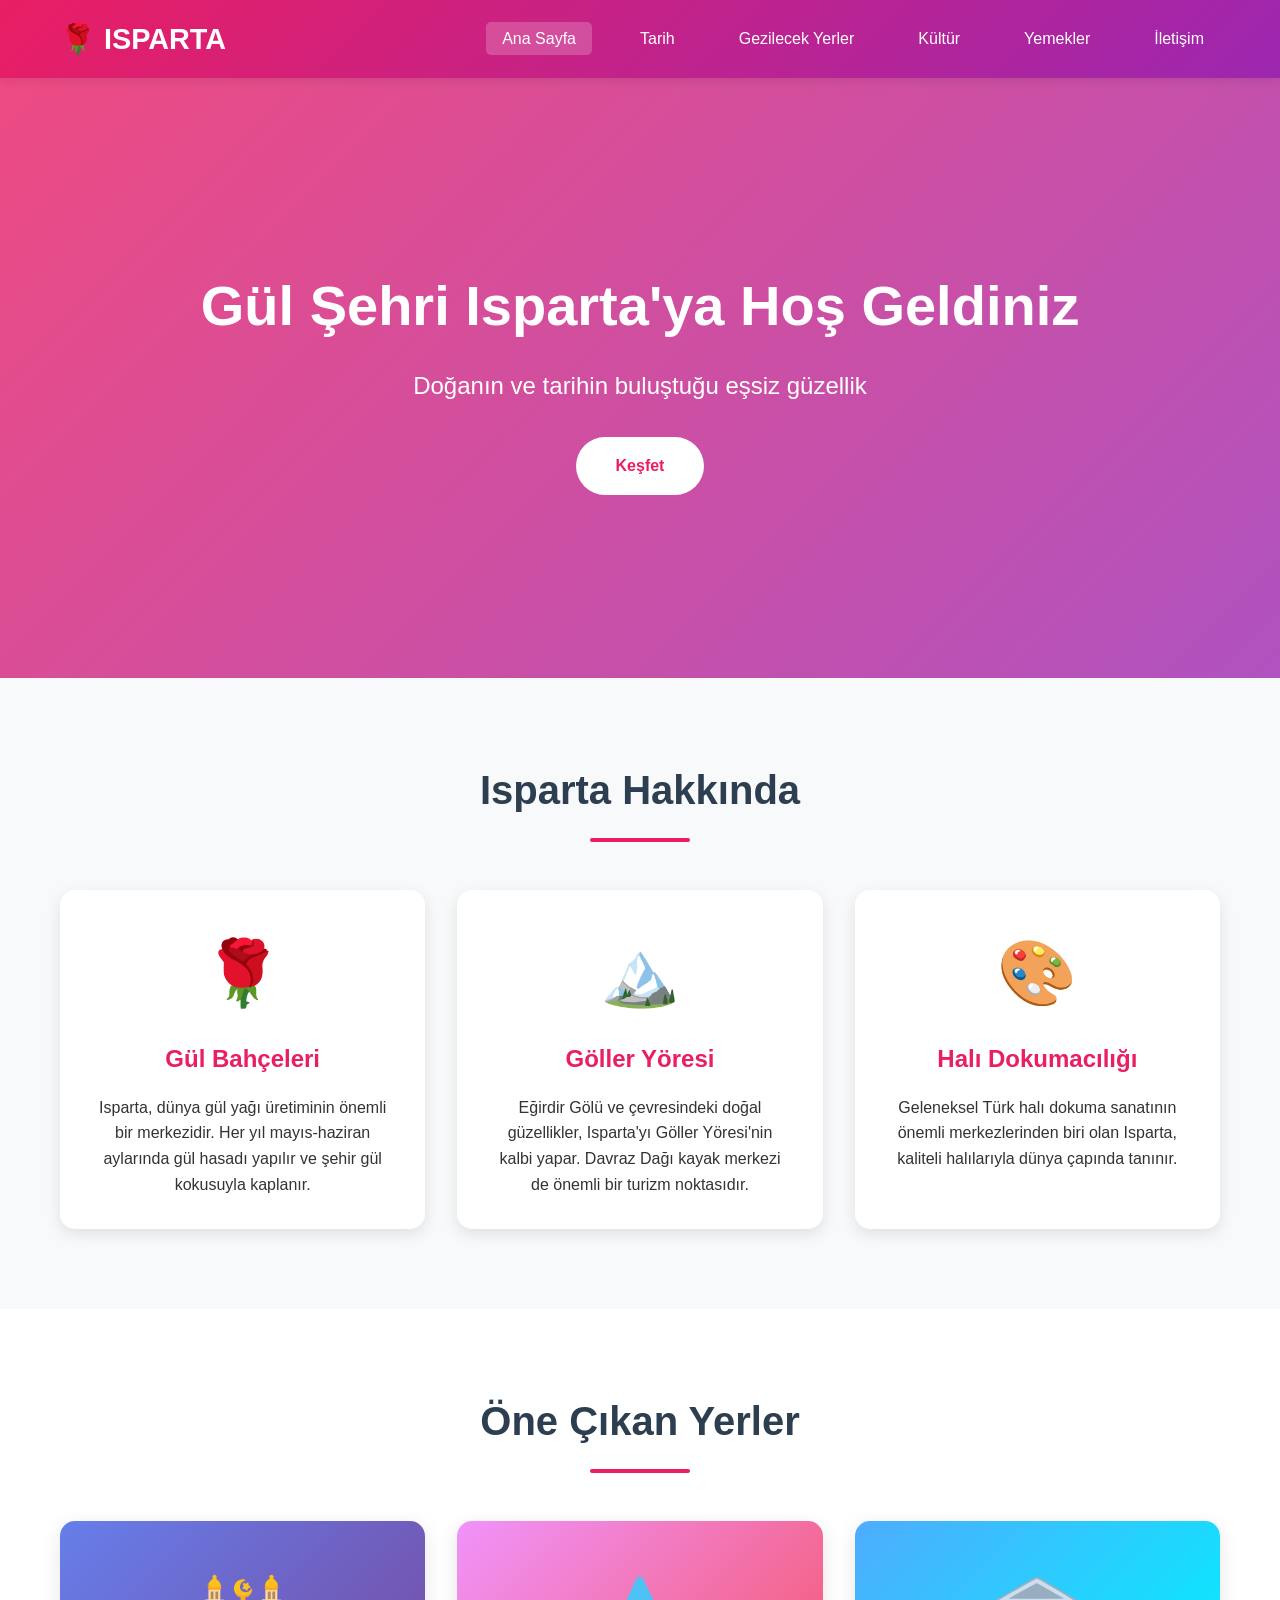
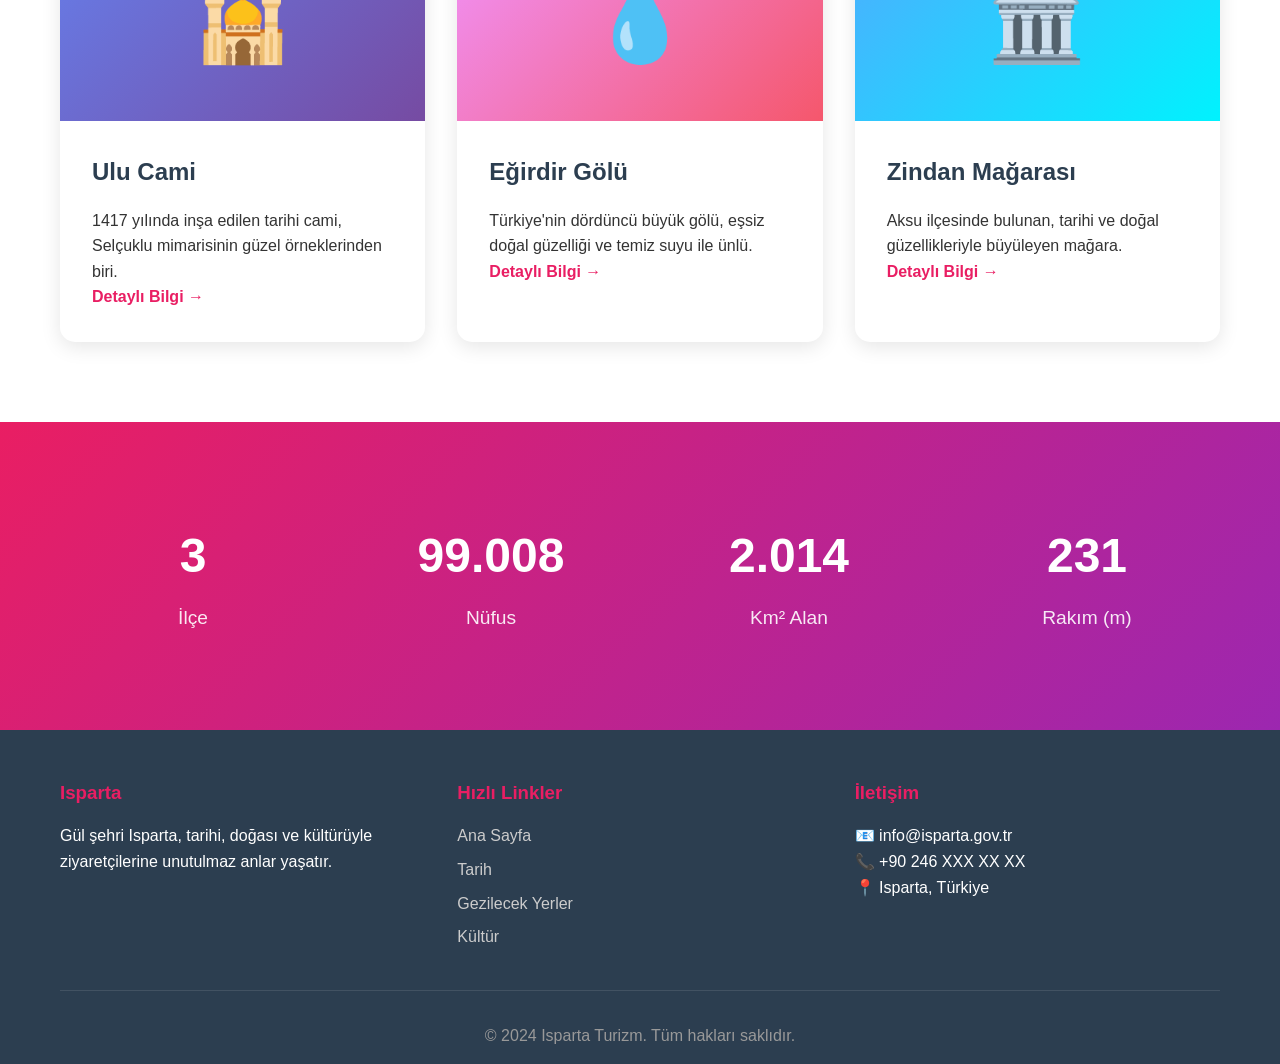
==== index.html @ 07c12c5b "İlk commit - Isparta web sitesi HTML, CSS ve JavaScript ile Isparta tanıtım sitesi" ====
<!DOCTYPE html>
<html lang="tr">
<head>
    <meta charset="UTF-8">
    <meta name="viewport" content="width=device-width, initial-scale=1.0">
    <title>Isparta - Gül Şehri</title>
    <link rel="stylesheet" href="styles.css">
</head>
<body>
    <!-- Header ve Navigasyon -->
    <header>
        <nav class="navbar">
            <div class="container">
                <div class="nav-wrapper">
                    <div class="logo">
                        <h1>🌹 ISPARTA</h1>
                    </div>
                    <div class="hamburger" id="hamburger">
                        <span></span>
                        <span></span>
                        <span></span>
                    </div>
                    <ul class="nav-menu" id="navMenu">
                        <li><a href="index.html" class="active">Ana Sayfa</a></li>
                        <li><a href="tarih.html">Tarih</a></li>
                        <li><a href="gezilecek-yerler.html">Gezilecek Yerler</a></li>
                        <li><a href="kultur.html">Kültür</a></li>
                        <li><a href="yemekler.html">Yemekler</a></li>
                        <li><a href="iletisim.html">İletişim</a></li>
                    </ul>
                </div>
            </div>
        </nav>
    </header>

    <!-- Hero Section -->
    <section class="hero">
        <div class="hero-overlay">
            <div class="hero-content">
                <h2 class="fade-in">Gül Şehri Isparta'ya Hoş Geldiniz</h2>
                <p class="fade-in-delay">Doğanın ve tarihin buluştuğu eşsiz güzellik</p>
                <a href="gezilecek-yerler.html" class="btn">Keşfet</a>
            </div>
        </div>
    </section>

    <!-- Hakkında Section -->
    <section class="about">
        <div class="container">
            <h2 class="section-title">Isparta Hakkında</h2>
            <div class="about-grid">
                <div class="about-card">
                    <div class="icon">🌹</div>
                    <h3>Gül Bahçeleri</h3>
                    <p>Isparta, dünya gül yağı üretiminin önemli bir merkezidir. Her yıl mayıs-haziran aylarında gül hasadı yapılır ve şehir gül kokusuyla kaplanır.</p>
                </div>
                <div class="about-card">
                    <div class="icon">🏔️</div>
                    <h3>Göller Yöresi</h3>
                    <p>Eğirdir Gölü ve çevresindeki doğal güzellikler, Isparta'yı Göller Yöresi'nin kalbi yapar. Davraz Dağı kayak merkezi de önemli bir turizm noktasıdır.</p>
                </div>
                <div class="about-card">
                    <div class="icon">🎨</div>
                    <h3>Halı Dokumacılığı</h3>
                    <p>Geleneksel Türk halı dokuma sanatının önemli merkezlerinden biri olan Isparta, kaliteli halılarıyla dünya çapında tanınır.</p>
                </div>
            </div>
        </div>
    </section>

    <!-- Öne Çıkan Yerler -->
    <section class="featured">
        <div class="container">
            <h2 class="section-title">Öne Çıkan Yerler</h2>
            <div class="featured-grid">
                <div class="featured-card">
                    <div class="featured-image" style="background: linear-gradient(135deg, #667eea 0%, #764ba2 100%);">
                        <span class="featured-icon">🕌</span>
                    </div>
                    <div class="featured-content">
                        <h3>Ulu Cami</h3>
                        <p>1417 yılında inşa edilen tarihi cami, Selçuklu mimarisinin güzel örneklerinden biri.</p>
                        <a href="gezilecek-yerler.html" class="link-btn">Detaylı Bilgi →</a>
                    </div>
                </div>
                <div class="featured-card">
                    <div class="featured-image" style="background: linear-gradient(135deg, #f093fb 0%, #f5576c 100%);">
                        <span class="featured-icon">💧</span>
                    </div>
                    <div class="featured-content">
                        <h3>Eğirdir Gölü</h3>
                        <p>Türkiye'nin dördüncü büyük gölü, eşsiz doğal güzelliği ve temiz suyu ile ünlü.</p>
                        <a href="gezilecek-yerler.html" class="link-btn">Detaylı Bilgi →</a>
                    </div>
                </div>
                <div class="featured-card">
                    <div class="featured-image" style="background: linear-gradient(135deg, #4facfe 0%, #00f2fe 100%);">
                        <span class="featured-icon">🏛️</span>
                    </div>
                    <div class="featured-content">
                        <h3>Zindan Mağarası</h3>
                        <p>Aksu ilçesinde bulunan, tarihi ve doğal güzellikleriyle büyüleyen mağara.</p>
                        <a href="gezilecek-yerler.html" class="link-btn">Detaylı Bilgi →</a>
                    </div>
                </div>
            </div>
        </div>
    </section>

    <!-- İstatistikler -->
    <section class="stats">
        <div class="container">
            <div class="stats-grid">
                <div class="stat-card">
                    <div class="stat-number" data-target="13">0</div>
                    <div class="stat-label">İlçe</div>
                </div>
                <div class="stat-card">
                    <div class="stat-number" data-target="442000">0</div>
                    <div class="stat-label">Nüfus</div>
                </div>
                <div class="stat-card">
                    <div class="stat-number" data-target="8993">0</div>
                    <div class="stat-label">Km² Alan</div>
                </div>
                <div class="stat-card">
                    <div class="stat-number" data-target="1035">0</div>
                    <div class="stat-label">Rakım (m)</div>
                </div>
            </div>
        </div>
    </section>

    <!-- Footer -->
    <footer>
        <div class="container">
            <div class="footer-content">
                <div class="footer-section">
                    <h3>Isparta</h3>
                    <p>Gül şehri Isparta, tarihi, doğası ve kültürüyle ziyaretçilerine unutulmaz anlar yaşatır.</p>
                </div>
                <div class="footer-section">
                    <h3>Hızlı Linkler</h3>
                    <ul>
                        <li><a href="index.html">Ana Sayfa</a></li>
                        <li><a href="tarih.html">Tarih</a></li>
                        <li><a href="gezilecek-yerler.html">Gezilecek Yerler</a></li>
                        <li><a href="kultur.html">Kültür</a></li>
                    </ul>
                </div>
                <div class="footer-section">
                    <h3>İletişim</h3>
                    <p>📧 info@isparta.gov.tr</p>
                    <p>📞 +90 246 XXX XX XX</p>
                    <p>📍 Isparta, Türkiye</p>
                </div>
            </div>
            <div class="footer-bottom">
                <p>&copy; 2024 Isparta Turizm. Tüm hakları saklıdır.</p>
            </div>
        </div>
    </footer>

    <script src="script.js"></script>
</body>
</html>
---- styles.css ----
/* Genel Stiller */
* {
    margin: 0;
    padding: 0;
    box-sizing: border-box;
}

:root {
    --primary-color: #e91e63;
    --secondary-color: #9c27b0;
    --accent-color: #ff4081;
    --dark-color: #2c3e50;
    --light-color: #f8f9fa;
    --text-color: #333;
    --gray-color: #6c757d;
}

body {
    font-family: 'Segoe UI', Tahoma, Geneva, Verdana, sans-serif;
    line-height: 1.6;
    color: var(--text-color);
    overflow-x: hidden;
}

.container {
    max-width: 1200px;
    margin: 0 auto;
    padding: 0 20px;
}

/* Header & Navigation */
header {
    background: linear-gradient(135deg, var(--primary-color), var(--secondary-color));
    box-shadow: 0 2px 10px rgba(0,0,0,0.1);
    position: sticky;
    top: 0;
    z-index: 1000;
}

.navbar {
    padding: 1rem 0;
}

.nav-wrapper {
    display: flex;
    justify-content: space-between;
    align-items: center;
}

.logo h1 {
    color: white;
    font-size: 1.8rem;
    font-weight: bold;
}

.nav-menu {
    display: flex;
    list-style: none;
    gap: 2rem;
}

.nav-menu a {
    color: white;
    text-decoration: none;
    font-weight: 500;
    transition: all 0.3s;
    padding: 0.5rem 1rem;
    border-radius: 5px;
}

.nav-menu a:hover,
.nav-menu a.active {
    background: rgba(255,255,255,0.2);
    transform: translateY(-2px);
}

/* Hamburger Menu */
.hamburger {
    display: none;
    flex-direction: column;
    cursor: pointer;
    gap: 5px;
}

.hamburger span {
    width: 30px;
    height: 3px;
    background: white;
    border-radius: 3px;
    transition: all 0.3s;
}

.hamburger.active span:nth-child(1) {
    transform: rotate(45deg) translate(8px, 8px);
}

.hamburger.active span:nth-child(2) {
    opacity: 0;
}

.hamburger.active span:nth-child(3) {
    transform: rotate(-45deg) translate(7px, -7px);
}

/* Hero Section */
.hero {
    height: 600px;
    background: linear-gradient(135deg, rgba(233, 30, 99, 0.8), rgba(156, 39, 176, 0.8)),
                url('https://images.unsplash.com/photo-1490750967868-88aa4486c946?w=1200') center/cover;
    display: flex;
    align-items: center;
    justify-content: center;
    text-align: center;
    color: white;
    position: relative;
}

.hero-overlay {
    width: 100%;
    height: 100%;
    display: flex;
    align-items: center;
    justify-content: center;
}

.hero-content h2 {
    font-size: 3.5rem;
    margin-bottom: 1rem;
    animation: fadeInUp 1s ease;
}

.hero-content p {
    font-size: 1.5rem;
    margin-bottom: 2rem;
    animation: fadeInUp 1s ease 0.3s;
    animation-fill-mode: both;
}

.btn {
    display: inline-block;
    padding: 1rem 2.5rem;
    background: white;
    color: var(--primary-color);
    text-decoration: none;
    border-radius: 50px;
    font-weight: bold;
    transition: all 0.3s;
    animation: fadeInUp 1s ease 0.6s;
    animation-fill-mode: both;
}

.btn:hover {
    transform: translateY(-3px);
    box-shadow: 0 10px 30px rgba(0,0,0,0.3);
}

/* Animations */
@keyframes fadeInUp {
    from {
        opacity: 0;
        transform: translateY(30px);
    }
    to {
        opacity: 1;
        transform: translateY(0);
    }
}

/* About Section */
.about {
    padding: 5rem 0;
    background: var(--light-color);
}

.section-title {
    text-align: center;
    font-size: 2.5rem;
    margin-bottom: 3rem;
    color: var(--dark-color);
    position: relative;
}

.section-title::after {
    content: '';
    display: block;
    width: 100px;
    height: 4px;
    background: var(--primary-color);
    margin: 1rem auto;
    border-radius: 2px;
}

.about-grid {
    display: grid;
    grid-template-columns: repeat(auto-fit, minmax(300px, 1fr));
    gap: 2rem;
}

.about-card {
    background: white;
    padding: 2rem;
    border-radius: 15px;
    text-align: center;
    transition: all 0.3s;
    box-shadow: 0 5px 15px rgba(0,0,0,0.1);
}

.about-card:hover {
    transform: translateY(-10px);
    box-shadow: 0 15px 30px rgba(0,0,0,0.2);
}

.about-card .icon {
    font-size: 4rem;
    margin-bottom: 1rem;
}

.about-card h3 {
    font-size: 1.5rem;
    margin-bottom: 1rem;
    color: var(--primary-color);
}

/* Featured Section */
.featured {
    padding: 5rem 0;
}

.featured-grid {
    display: grid;
    grid-template-columns: repeat(auto-fit, minmax(350px, 1fr));
    gap: 2rem;
}

.featured-card {
    background: white;
    border-radius: 15px;
    overflow: hidden;
    box-shadow: 0 5px 20px rgba(0,0,0,0.1);
    transition: all 0.3s;
}

.featured-card:hover {
    transform: translateY(-10px);
    box-shadow: 0 15px 40px rgba(0,0,0,0.2);
}

.featured-image {
    height: 200px;
    display: flex;
    align-items: center;
    justify-content: center;
    position: relative;
}

.featured-icon {
    font-size: 5rem;
}

.featured-content {
    padding: 2rem;
}

.featured-content h3 {
    font-size: 1.5rem;
    margin-bottom: 1rem;
    color: var(--dark-color);
}

.link-btn {
    color: var(--primary-color);
    text-decoration: none;
    font-weight: bold;
    transition: all 0.3s;
}

.link-btn:hover {
    color: var(--secondary-color);
}

/* Stats Section */
.stats {
    background: linear-gradient(135deg, var(--primary-color), var(--secondary-color));
    padding: 4rem 0;
    color: white;
}

.stats-grid {
    display: grid;
    grid-template-columns: repeat(auto-fit, minmax(200px, 1fr));
    gap: 2rem;
    text-align: center;
}

.stat-card {
    padding: 2rem;
}

.stat-number {
    font-size: 3rem;
    font-weight: bold;
    margin-bottom: 0.5rem;
}

.stat-label {
    font-size: 1.2rem;
    opacity: 0.9;
}

/* Footer */
footer {
    background: var(--dark-color);
    color: white;
    padding: 3rem 0 1rem;
}

.footer-content {
    display: grid;
    grid-template-columns: repeat(auto-fit, minmax(250px, 1fr));
    gap: 2rem;
    margin-bottom: 2rem;
}

.footer-section h3 {
    margin-bottom: 1rem;
    color: var(--primary-color);
}

.footer-section ul {
    list-style: none;
}

.footer-section ul li {
    margin-bottom: 0.5rem;
}

.footer-section a {
    color: #ccc;
    text-decoration: none;
    transition: color 0.3s;
}

.footer-section a:hover {
    color: var(--primary-color);
}

.footer-bottom {
    text-align: center;
    padding-top: 2rem;
    border-top: 1px solid rgba(255,255,255,0.1);
    color: #999;
}

/* Page Header */
.page-header {
    background: linear-gradient(135deg, var(--primary-color), var(--secondary-color));
    color: white;
    padding: 4rem 0;
    text-align: center;
}

.page-header h1 {
    font-size: 3rem;
    margin-bottom: 1rem;
}

.page-header p {
    font-size: 1.3rem;
    opacity: 0.9;
}

/* Timeline */
.history-content {
    padding: 4rem 0;
    background: var(--light-color);
}

.timeline {
    position: relative;
    max-width: 800px;
    margin: 0 auto;
    padding: 2rem 0;
}

.timeline::before {
    content: '';
    position: absolute;
    left: 50%;
    top: 0;
    bottom: 0;
    width: 3px;
    background: var(--primary-color);
    transform: translateX(-50%);
}

.timeline-item {
    position: relative;
    margin-bottom: 3rem;
    display: flex;
    justify-content: flex-start;
}

.timeline-item:nth-child(even) {
    justify-content: flex-end;
}

.timeline-marker {
    position: absolute;
    left: 50%;
    width: 20px;
    height: 20px;
    background: var(--primary-color);
    border: 4px solid white;
    border-radius: 50%;
    transform: translateX(-50%);
    box-shadow: 0 0 0 4px var(--primary-color);
    z-index: 1;
}

.timeline-content {
    background: white;
    padding: 2rem;
    border-radius: 10px;
    box-shadow: 0 5px 15px rgba(0,0,0,0.1);
    width: 45%;
    transition: all 0.3s;
}

.timeline-item:nth-child(even) .timeline-content {
    text-align: right;
}

.timeline-content:hover {
    transform: translateY(-5px);
    box-shadow: 0 10px 25px rgba(0,0,0,0.15);
}

.timeline-date {
    color: var(--primary-color);
    font-weight: bold;
    font-size: 1.1rem;
    margin-bottom: 0.5rem;
}

.timeline-content h3 {
    margin-bottom: 0.5rem;
    color: var(--dark-color);
}

/* History Info */
.history-info {
    max-width: 1000px;
    margin: 4rem auto 0;
    padding: 0 1rem;
}

.info-grid {
    display: grid;
    grid-template-columns: repeat(auto-fit, minmax(300px, 1fr));
    gap: 2rem;
    margin-top: 2rem;
}

.info-card {
    background: white;
    padding: 2rem;
    border-radius: 10px;
    box-shadow: 0 5px 15px rgba(0,0,0,0.1);
    transition: all 0.3s;
}

.info-card:hover {
    transform: translateY(-5px);
    box-shadow: 0 10px 25px rgba(0,0,0,0.15);
}

.info-card h3 {
    margin-bottom: 1rem;
    font-size: 1.5rem;
}

/* Places Content */
.places-content {
    padding: 4rem 0;
}

.places-grid {
    display: grid;
    grid-template-columns: repeat(auto-fit, minmax(350px, 1fr));
    gap: 2rem;
}

.place-card {
    background: white;
    border-radius: 15px;
    overflow: hidden;
    box-shadow: 0 5px 20px rgba(0,0,0,0.1);
    transition: all 0.3s;
}

.place-card:hover {
    transform: translateY(-10px);
    box-shadow: 0 15px 40px rgba(0,0,0,0.2);
}

.place-image {
    height: 200px;
    display: flex;
    align-items: center;
    justify-content: center;
}

.place-icon {
    font-size: 5rem;
}

.place-content {
    padding: 2rem;
}

.place-tag {
    display: inline-block;
    background: var(--primary-color);
    color: white;
    padding: 0.3rem 1rem;
    border-radius: 20px;
    font-size: 0.85rem;
    margin-bottom: 1rem;
}

.place-content h3 {
    font-size: 1.5rem;
    margin-bottom: 1rem;
    color: var(--dark-color);
}

.place-features {
    list-style: none;
    margin-top: 1rem;
}

.place-features li {
    padding: 0.3rem 0;
    color: var(--gray-color);
}

/* Culture Content */
.culture-content {
    padding: 4rem 0;
}

.culture-hero {
    text-align: center;
    max-width: 800px;
    margin: 0 auto 4rem;
}

.culture-hero h2 {
    font-size: 2.5rem;
    margin-bottom: 1rem;
    color: var(--dark-color);
}

.culture-grid {
    display: grid;
    grid-template-columns: repeat(auto-fit, minmax(350px, 1fr));
    gap: 2rem;
}

.culture-card {
    background: white;
    padding: 2rem;
    border-radius: 15px;
    box-shadow: 0 5px 20px rgba(0,0,0,0.1);
    transition: all 0.3s;
}

.culture-card:hover {
    transform: translateY(-10px);
    box-shadow: 0 15px 40px rgba(0,0,0,0.2);
}

.culture-icon {
    font-size: 4rem;
    margin-bottom: 1rem;
}

.culture-card h3 {
    font-size: 1.5rem;
    margin-bottom: 1rem;
    color: var(--primary-color);
}

.culture-details {
    margin-top: 1.5rem;
}

.culture-details h4 {
    margin-bottom: 0.5rem;
    color: var(--dark-color);
}

.culture-details ul {
    list-style: none;
    padding-left: 0;
}

.culture-details li {
    padding: 0.3rem 0;
    color: var(--gray-color);
}

.culture-details li::before {
    content: '• ';
    color: var(--primary-color);
    font-weight: bold;
    margin-right: 0.5rem;
}

/* Festivals */
.festivals-section {
    margin-top: 4rem;
    padding: 3rem 0;
    background: var(--light-color);
    border-radius: 15px;
}

.festivals-section h2 {
    text-align: center;
    margin-bottom: 2rem;
}

.festival-grid {
    display: grid;
    grid-template-columns: repeat(auto-fit, minmax(300px, 1fr));
    gap: 2rem;
    padding: 0 2rem;
}

.festival-card {
    background: white;
    padding: 2rem;
    border-radius: 10px;
    text-align: center;
    box-shadow: 0 5px 15px rgba(0,0,0,0.1);
    transition: all 0.3s;
}

.festival-card:hover {
    transform: translateY(-5px);
    box-shadow: 0 10px 25px rgba(0,0,0,0.15);
}

.festival-date {
    background: var(--primary-color);
    color: white;
    padding: 0.5rem 1rem;
    border-radius: 20px;
    display: inline-block;
    margin-bottom: 1rem;
    font-size: 0.9rem;
    font-weight: bold;
}

.festival-card h3 {
    font-size: 1.5rem;
    margin-bottom: 1rem;
}

/* Traditions */
.traditions-section {
    margin-top: 4rem;
}

.traditions-section h2 {
    text-align: center;
    margin-bottom: 2rem;
}

.tradition-list {
    display: grid;
    grid-template-columns: repeat(auto-fit, minmax(300px, 1fr));
    gap: 2rem;
}

.tradition-item {
    background: white;
    padding: 2rem;
    border-radius: 10px;
    box-shadow: 0 5px 15px rgba(0,0,0,0.1);
    transition: all 0.3s;
}

.tradition-item:hover {
    transform: translateY(-5px);
    box-shadow: 0 10px 25px rgba(0,0,0,0.15);
}

.tradition-item h3 {
    margin-bottom: 1rem;
    font-size: 1.3rem;
}

/* Food Content */
.food-content {
    padding: 4rem 0;
}

.food-intro {
    text-align: center;
    max-width: 800px;
    margin: 0 auto 4rem;
}

.food-intro h2 {
    font-size: 2.5rem;
    margin-bottom: 1rem;
}

.food-categories {
    margin-bottom: 4rem;
}

.food-categories h2 {
    text-align: center;
    margin-bottom: 2rem;
    font-size: 2rem;
}

.food-grid {
    display: grid;
    grid-template-columns: repeat(auto-fit, minmax(350px, 1fr));
    gap: 2rem;
}

.food-card {
    background: white;
    border-radius: 15px;
    overflow: hidden;
    box-shadow: 0 5px 20px rgba(0,0,0,0.1);
    transition: all 0.3s;
}

.food-card:hover {
    transform: translateY(-10px);
    box-shadow: 0 15px 40px rgba(0,0,0,0.2);
}

.food-image {
    height: 200px;
    display: flex;
    align-items: center;
    justify-content: center;
}

.food-emoji {
    font-size: 5rem;
}

.food-info {
    padding: 2rem;
}

.food-info h3 {
    font-size: 1.5rem;
    margin-bottom: 1rem;
    color: var(--dark-color);
}

.food-tags {
    margin-top: 1rem;
    display: flex;
    gap: 0.5rem;
}

.tag {
    background: var(--primary-color);
    color: white;
    padding: 0.3rem 1rem;
    border-radius: 20px;
    font-size: 0.85rem;
}

/* Drinks */
.drinks-grid {
    display: grid;
    grid-template-columns: repeat(auto-fit, minmax(250px, 1fr));
    gap: 2rem;
}

.drink-card {
    background: white;
    padding: 2rem;
    border-radius: 10px;
    text-align: center;
    box-shadow: 0 5px 15px rgba(0,0,0,0.1);
    transition: all 0.3s;
}

.drink-card:hover {
    transform: translateY(-5px);
    box-shadow: 0 10px 25px rgba(0,0,0,0.15);
}

.drink-icon {
    font-size: 4rem;
    margin-bottom: 1rem;
}

.drink-card h3 {
    margin-bottom: 0.5rem;
    color: var(--primary-color);
}

/* Culinary Tips */
.culinary-tips {
    margin-top: 4rem;
    padding: 3rem 0;
    background: var(--light-color);
    border-radius: 15px;
}

.culinary-tips h2 {
    text-align: center;
    margin-bottom: 2rem;
}

.tips-grid {
    display: grid;
    grid-template-columns: repeat(auto-fit, minmax(250px, 1fr));
    gap: 2rem;
    padding: 0 2rem;
}

.tip-card {
    background: white;
    padding: 2rem;
    border-radius: 10px;
    box-shadow: 0 5px 15px rgba(0,0,0,0.1);
    transition: all 0.3s;
}

.tip-card:hover {
    transform: translateY(-5px);
    box-shadow: 0 10px 25px rgba(0,0,0,0.15);
}

.tip-card h3 {
    margin-bottom: 1rem;
    font-size: 1.2rem;
}

/* Contact Content */
.contact-content {
    padding: 4rem 0;
}

.contact-grid {
    display: grid;
    grid-template-columns: 1fr 1.5fr;
    gap: 3rem;
    margin-bottom: 4rem;
}

.contact-info h2 {
    margin-bottom: 1rem;
}

.info-items {
    margin: 2rem 0;
}

.info-item {
    display: flex;
    gap: 1rem;
    margin-bottom: 2rem;
}

.info-icon {
    font-size: 2rem;
}

.info-text h3 {
    color: var(--primary-color);
    margin-bottom: 0.5rem;
}

.social-media {
    margin-top: 3rem;
}

.social-media h3 {
    margin-bottom: 1rem;
}

.social-links {
    display: flex;
    flex-wrap: wrap;
    gap: 1rem;
}

.social-btn {
    display: inline-block;
    padding: 0.7rem 1.5rem;
    background: var(--primary-color);
    color: white;
    text-decoration: none;
    border-radius: 25px;
    transition: all 0.3s;
}

.social-btn:hover {
    background: var(--secondary-color);
    transform: translateY(-3px);
}

/* Contact Form */
.contact-form-container {
    background: white;
    padding: 2rem;
    border-radius: 15px;
    box-shadow: 0 5px 20px rgba(0,0,0,0.1);
}

.contact-form-container h2 {
    margin-bottom: 1.5rem;
}

.form-group {
    margin-bottom: 1.5rem;
}

.form-group label {
    display: block;
    margin-bottom: 0.5rem;
    font-weight: 500;
    color: var(--dark-color);
}

.form-group input,
.form-group select,
.form-group textarea {
    width: 100%;
    padding: 0.8rem;
    border: 2px solid #ddd;
    border-radius: 8px;
    font-family: inherit;
    font-size: 1rem;
    transition: border-color 0.3s;
}

.form-group input:focus,
.form-group select:focus,
.form-group textarea:focus {
    outline: none;
    border-color: var(--primary-color);
}

.submit-btn {
    width: 100%;
    padding: 1rem;
    background: linear-gradient(135deg, var(--primary-color), var(--secondary-color));
    color: white;
    border: none;
    border-radius: 8px;
    font-size: 1.1rem;
    font-weight: bold;
    cursor: pointer;
    transition: all 0.3s;
}

.submit-btn:hover {
    transform: translateY(-3px);
    box-shadow: 0 10px 25px rgba(0,0,0,0.2);
}

.form-message {
    margin-top: 1rem;
    padding: 1rem;
    border-radius: 8px;
    display: none;
}

.form-message.success {
    background: #d4edda;
    color: #155724;
    display: block;
}

.form-message.error {
    background: #f8d7da;
    color: #721c24;
    display: block;
}

/* Visit Info */
.visit-info {
    margin: 4rem 0;
}

.visit-info h2 {
    text-align: center;
    margin-bottom: 2rem;
}

.transport-grid {
    display: grid;
    grid-template-columns: repeat(auto-fit, minmax(250px, 1fr));
    gap: 2rem;
}

.transport-card {
    background: white;
    padding: 2rem;
    border-radius: 10px;
    text-align: center;
    box-shadow: 0 5px 15px rgba(0,0,0,0.1);
    transition: all 0.3s;
}

.transport-card:hover {
    transform: translateY(-5px);
    box-shadow: 0 10px 25px rgba(0,0,0,0.15);
}

.transport-icon {
    font-size: 4rem;
    margin-bottom: 1rem;
}

.transport-card h3 {
    margin-bottom: 1rem;
    color: var(--primary-color);
}

/* Quick Facts */
.quick-facts {
    background: var(--light-color);
    padding: 3rem;
    border-radius: 15px;
}

.quick-facts h2 {
    text-align: center;
    margin-bottom: 2rem;
}

.facts-grid {
    display: grid;
    grid-template-columns: repeat(auto-fit, minmax(200px, 1fr));
    gap: 1.5rem;
}

.fact-item {
    background: white;
    padding: 1.5rem;
    border-radius: 8px;
    text-align: center;
    box-shadow: 0 3px 10px rgba(0,0,0,0.1);
}

.fact-item strong {
    display: block;
    color: var(--primary-color);
    margin-bottom: 0.5rem;
}

/* Responsive Design */
@media (max-width: 768px) {
    .hamburger {
        display: flex;
    }
    
    .nav-menu {
        position: absolute;
        top: 100%;
        left: 0;
        right: 0;
        background: linear-gradient(135deg, var(--primary-color), var(--secondary-color));
        flex-direction: column;
        gap: 0;
        padding: 1rem 0;
        max-height: 0;
        overflow: hidden;
        transition: max-height 0.3s;
    }
    
    .nav-menu.active {
        max-height: 500px;
    }
    
    .nav-menu li {
        padding: 0.5rem 0;
    }
    
    .hero-content h2 {
        font-size: 2rem;
    }
    
    .hero-content p {
        font-size: 1.2rem;
    }
    
    .timeline::before {
        left: 20px;
    }
    
    .timeline-item,
    .timeline-item:nth-child(even) {
        justify-content: flex-end;
    }
    
    .timeline-content,
    .timeline-item:nth-child(even) .timeline-content {
        width: calc(100% - 60px);
        text-align: left;
    }
    
    .timeline-marker {
        left: 20px;
    }
    
    .contact-grid {
        grid-template-columns: 1fr;
    }
    
    .about-grid,
    .featured-grid,
    .places-grid,
    .culture-grid,
    .food-grid {
        grid-template-columns: 1fr;
    }
}

@media (max-width: 480px) {
    .hero-content h2 {
        font-size: 1.5rem;
    }
    
    .section-title {
        font-size: 2rem;
    }
    
    .stat-number {
        font-size: 2rem;
    }
    
    .page-header h1 {
        font-size: 2rem;
    }
}
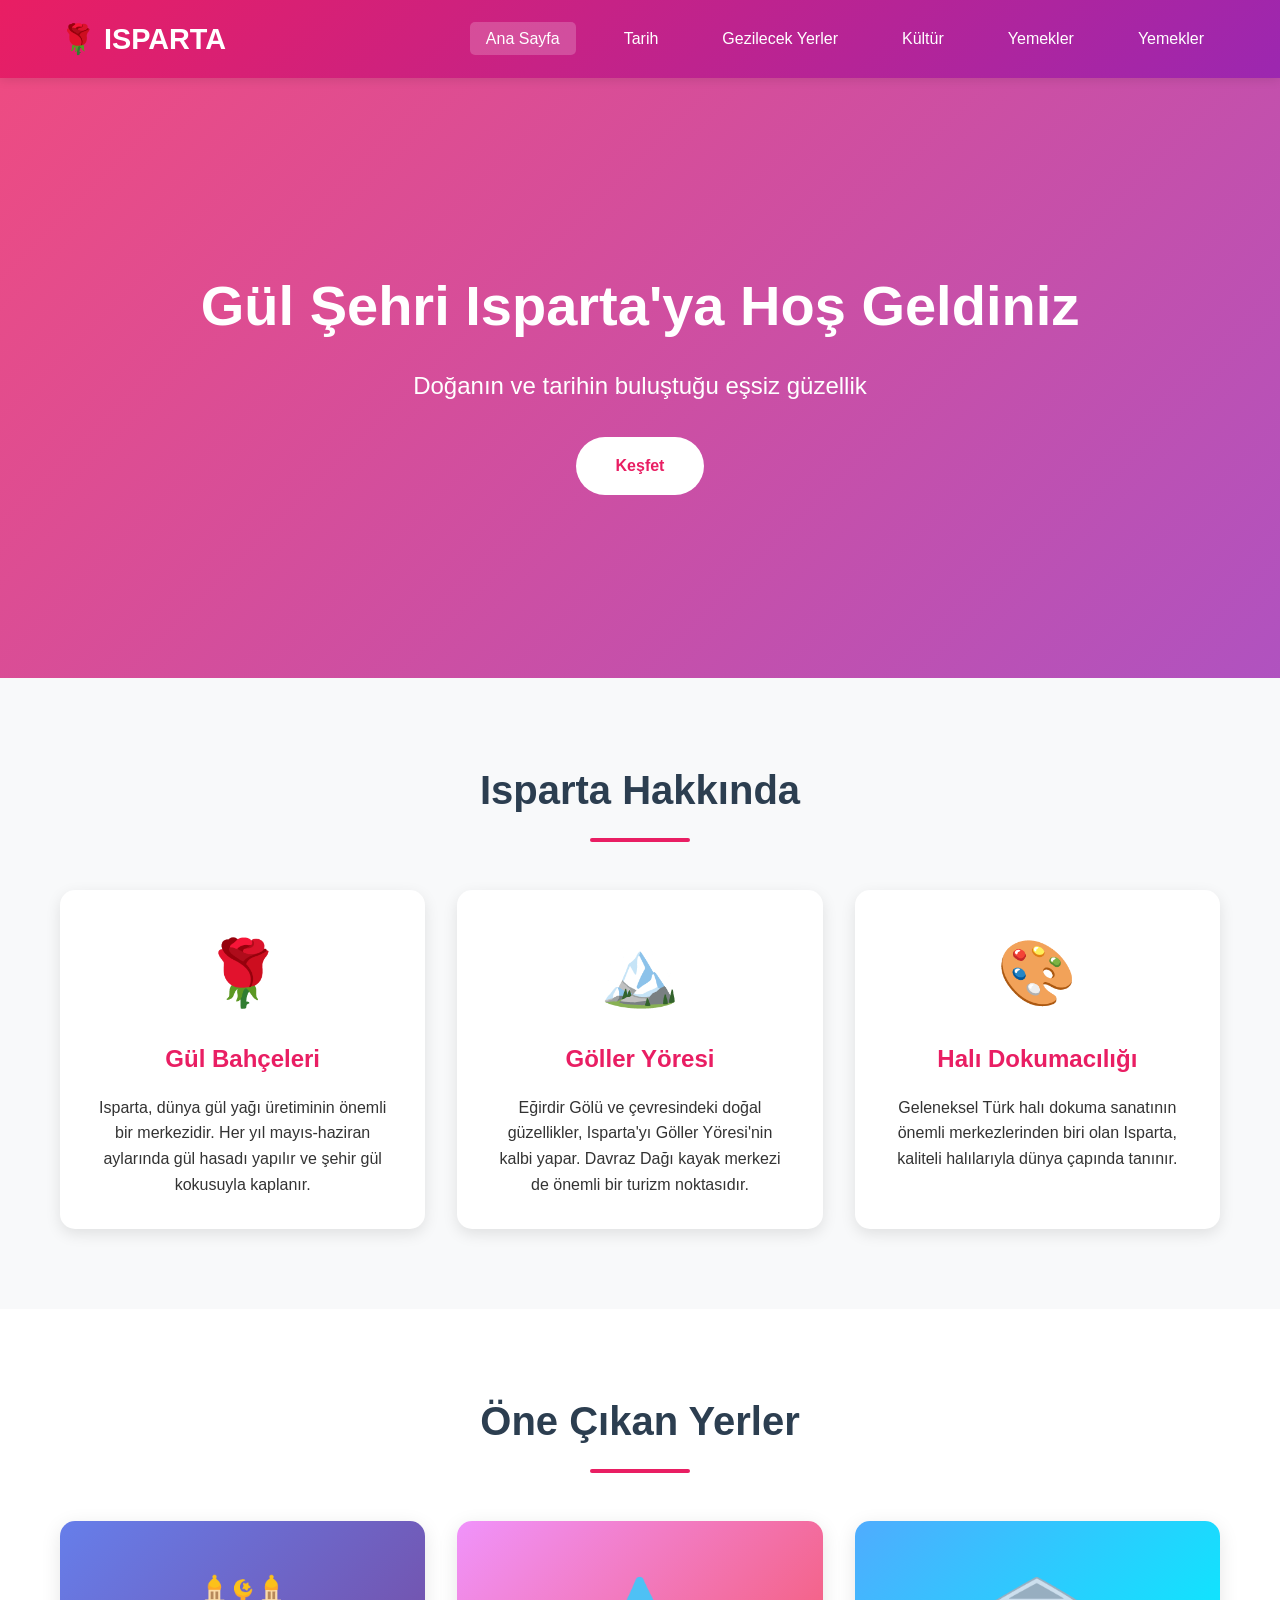
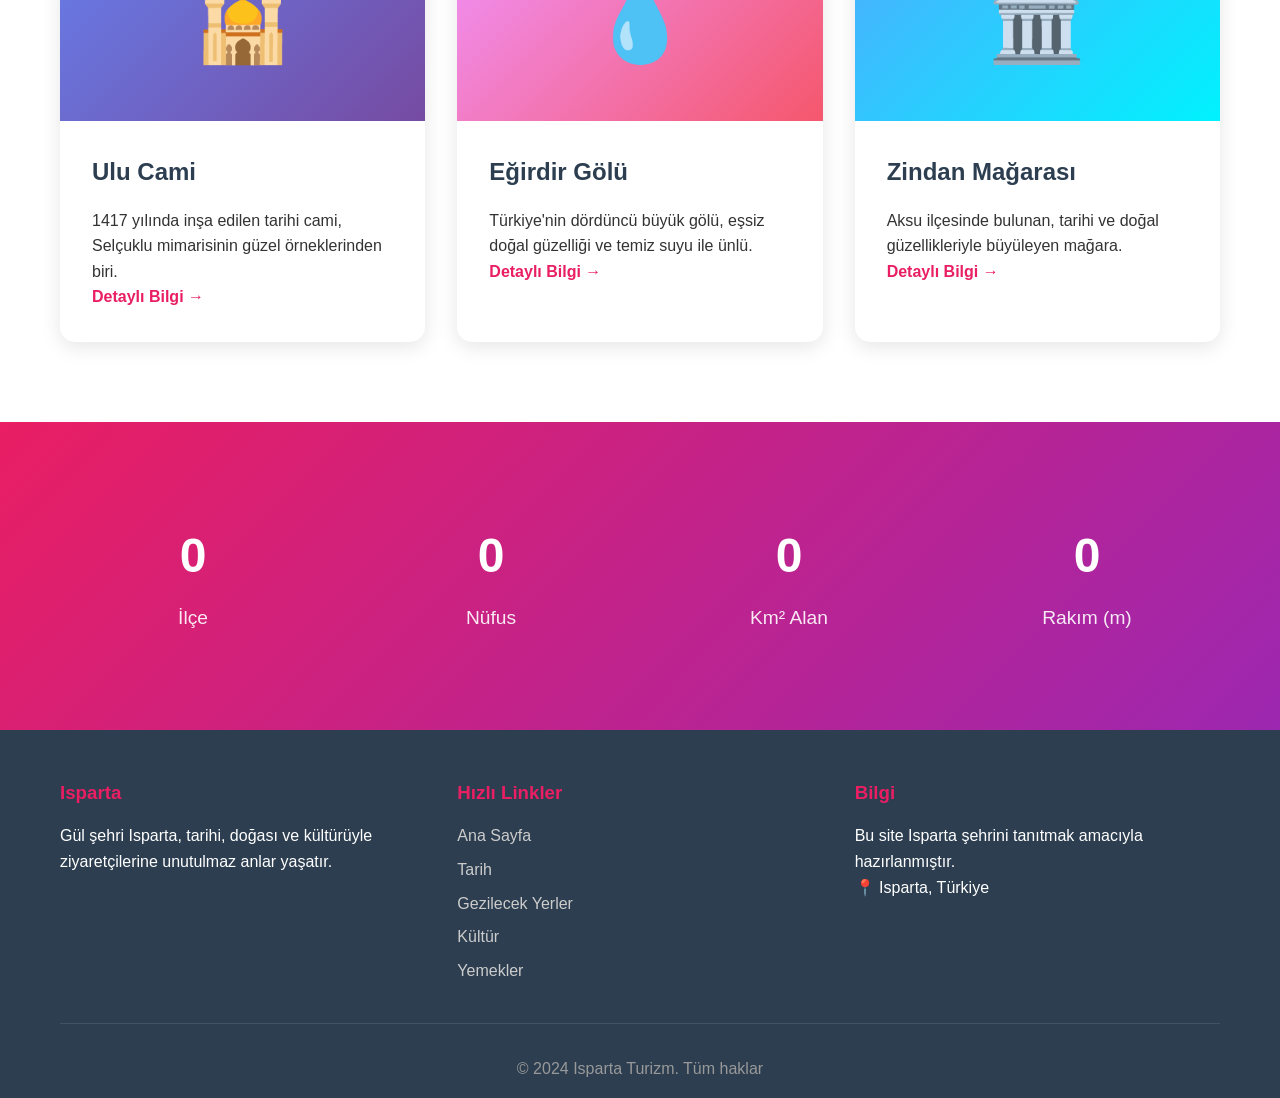
==== commit f1e9f5a2: "İletişim sayfası ve bilgileri kaldırıldı" ====
--- a/index.html
+++ b/index.html
@@ -26,7 +26,7 @@
                         <li><a href="gezilecek-yerler.html">Gezilecek Yerler</a></li>
                         <li><a href="kultur.html">Kültür</a></li>
                         <li><a href="yemekler.html">Yemekler</a></li>
-                        <li><a href="iletisim.html">İletişim</a></li>
+                        <li><a href="yemekler.html">Yemekler</a></li>
                     </ul>
                 </div>
             </div>
@@ -146,21 +146,14 @@
                         <li><a href="tarih.html">Tarih</a></li>
                         <li><a href="gezilecek-yerler.html">Gezilecek Yerler</a></li>
                         <li><a href="kultur.html">Kültür</a></li>
+                        <li><a href="yemekler.html">Yemekler</a></li>
                     </ul>
                 </div>
                 <div class="footer-section">
-                    <h3>İletişim</h3>
-                    <p>📧 info@isparta.gov.tr</p>
-                    <p>📞 +90 246 XXX XX XX</p>
+                    <h3>Bilgi</h3>
+                    <p>Bu site Isparta şehrini tanıtmak amacıyla hazırlanmıştır.</p>
                     <p>📍 Isparta, Türkiye</p>
                 </div>
             </div>
             <div class="footer-bottom">
-                <p>&copy; 2024 Isparta Turizm. Tüm hakları saklıdır.</p>
-            </div>
-        </div>
-    </footer>
-
-    <script src="script.js"></script>
-</body>
-</html>
+                <p>&copy; 2024 Isparta Turizm. Tüm haklar
--- a/styles.css
+++ b/styles.css
@@ -20,6 +20,29 @@
     line-height: 1.6;
     color: var(--text-color);
     overflow-x: hidden;
+    -webkit-font-smoothing: antialiased;
+    -moz-osx-font-smoothing: grayscale;
+}
+
+/* Mobil için dokunma hedeflerini büyüt */
+button, a, input, select, textarea {
+    -webkit-tap-highlight-color: rgba(0,0,0,0.1);
+}
+
+/* Mobil scroll performansı */
+* {
+    -webkit-overflow-scrolling: touch;
+}
+
+/* Metin seçimini güzelleştir */
+::selection {
+    background: var(--primary-color);
+    color: white;
+}
+
+::-moz-selection {
+    background: var(--primary-color);
+    color: white;
 }
 
 .container {
@@ -1066,7 +1089,15 @@
 }
 
 /* Responsive Design */
+
+/* Tablet ve Küçük Ekranlar (768px ve altı) */
 @media (max-width: 768px) {
+    /* Container Padding */
+    .container {
+        padding: 0 15px;
+    }
+    
+    /* Hamburger Menu */
     .hamburger {
         display: flex;
     }
@@ -1083,6 +1114,7 @@
         max-height: 0;
         overflow: hidden;
         transition: max-height 0.3s;
+        box-shadow: 0 10px 20px rgba(0,0,0,0.2);
     }
     
     .nav-menu.active {
@@ -1091,16 +1123,90 @@
     
     .nav-menu li {
         padding: 0.5rem 0;
+        text-align: center;
+    }
+    
+    .nav-menu a {
+        display: block;
+        padding: 0.8rem 1rem;
+    }
+    
+    /* Logo */
+    .logo h1 {
+        font-size: 1.5rem;
+    }
+    
+    /* Hero Section */
+    .hero {
+        height: 500px;
+        padding: 0 20px;
     }
     
     .hero-content h2 {
+        font-size: 2.2rem;
+        line-height: 1.2;
+    }
+    
+    .hero-content p {
+        font-size: 1.1rem;
+    }
+    
+    .btn {
+        padding: 0.8rem 2rem;
+        font-size: 1rem;
+    }
+    
+    /* Section Titles */
+    .section-title {
         font-size: 2rem;
-    }
-    
-    .hero-content p {
-        font-size: 1.2rem;
-    }
-    
+        padding: 0 15px;
+    }
+    
+    /* About Section */
+    .about {
+        padding: 3rem 0;
+    }
+    
+    .about-grid,
+    .featured-grid,
+    .places-grid,
+    .culture-grid,
+    .food-grid,
+    .info-grid,
+    .festival-grid,
+    .tradition-list,
+    .drinks-grid,
+    .tips-grid {
+        grid-template-columns: 1fr;
+        gap: 1.5rem;
+    }
+    
+    /* Featured Cards */
+    .featured-card,
+    .place-card,
+    .food-card {
+        margin: 0 10px;
+    }
+    
+    /* Stats Section */
+    .stats {
+        padding: 3rem 0;
+    }
+    
+    .stats-grid {
+        grid-template-columns: repeat(2, 1fr);
+        gap: 1.5rem;
+    }
+    
+    .stat-number {
+        font-size: 2.5rem;
+    }
+    
+    .stat-label {
+        font-size: 1rem;
+    }
+    
+    /* Timeline */
     .timeline::before {
         left: 20px;
     }
@@ -1120,33 +1226,346 @@
         left: 20px;
     }
     
+    .timeline-date {
+        font-size: 1rem;
+    }
+    
+    /* Page Header */
+    .page-header {
+        padding: 3rem 0;
+    }
+    
+    .page-header h1 {
+        font-size: 2.5rem;
+    }
+    
+    .page-header p {
+        font-size: 1.1rem;
+    }
+    
+    /* Contact Section */
     .contact-grid {
         grid-template-columns: 1fr;
-    }
-    
-    .about-grid,
-    .featured-grid,
-    .places-grid,
-    .culture-grid,
-    .food-grid {
+        gap: 2rem;
+    }
+    
+    .contact-info {
+        order: 2;
+    }
+    
+    .contact-form-container {
+        order: 1;
+        padding: 1.5rem;
+    }
+    
+    .info-item {
+        flex-direction: column;
+        text-align: center;
+    }
+    
+    .social-links {
+        flex-direction: column;
+    }
+    
+    .social-btn {
+        width: 100%;
+        text-align: center;
+    }
+    
+    /* Transport Grid */
+    .transport-grid {
         grid-template-columns: 1fr;
     }
-}
-
+    
+    /* Facts Grid */
+    .facts-grid {
+        grid-template-columns: repeat(2, 1fr);
+        gap: 1rem;
+    }
+    
+    /* Footer */
+    .footer-content {
+        grid-template-columns: 1fr;
+        gap: 2rem;
+        text-align: center;
+    }
+    
+    /* Culture & Food Sections */
+    .culture-hero,
+    .food-intro {
+        padding: 0 15px;
+    }
+    
+    .culture-hero h2,
+    .food-intro h2 {
+        font-size: 2rem;
+    }
+    
+    .festivals-section,
+    .culinary-tips,
+    .quick-facts {
+        padding: 2rem 1rem;
+        margin: 2rem 0;
+    }
+}
+
+/* Mobil Telefonlar (480px ve altı) */
 @media (max-width: 480px) {
+    /* Hero Section */
+    .hero {
+        height: 450px;
+    }
+    
+    .hero-content h2 {
+        font-size: 1.8rem;
+    }
+    
+    .hero-content p {
+        font-size: 1rem;
+    }
+    
+    .btn {
+        padding: 0.7rem 1.5rem;
+        font-size: 0.95rem;
+    }
+    
+    /* Logo */
+    .logo h1 {
+        font-size: 1.3rem;
+    }
+    
+    /* Section Titles */
+    .section-title {
+        font-size: 1.7rem;
+    }
+    
+    .section-title::after {
+        width: 60px;
+        height: 3px;
+    }
+    
+    /* Page Header */
+    .page-header h1 {
+        font-size: 2rem;
+    }
+    
+    .page-header p {
+        font-size: 1rem;
+    }
+    
+    /* Cards */
+    .about-card,
+    .featured-card,
+    .place-card,
+    .culture-card,
+    .food-card,
+    .info-card {
+        padding: 1.5rem;
+    }
+    
+    .about-card h3,
+    .featured-content h3,
+    .place-content h3,
+    .culture-card h3,
+    .food-info h3 {
+        font-size: 1.3rem;
+    }
+    
+    /* Icons */
+    .about-card .icon,
+    .featured-icon,
+    .place-icon,
+    .culture-icon,
+    .food-emoji,
+    .drink-icon,
+    .transport-icon {
+        font-size: 3.5rem;
+    }
+    
+    /* Stats */
+    .stats-grid {
+        grid-template-columns: 1fr;
+        gap: 1rem;
+    }
+    
+    .stat-number {
+        font-size: 2.2rem;
+    }
+    
+    .stat-label {
+        font-size: 0.95rem;
+    }
+    
+    /* Timeline */
+    .timeline-content {
+        padding: 1.5rem;
+    }
+    
+    .timeline-content h3 {
+        font-size: 1.2rem;
+    }
+    
+    .timeline-content p {
+        font-size: 0.95rem;
+    }
+    
+    /* Place Features */
+    .place-features li {
+        font-size: 0.9rem;
+    }
+    
+    /* Culture Details */
+    .culture-details li,
+    .tradition-item p,
+    .food-info p {
+        font-size: 0.95rem;
+    }
+    
+    /* Festival Cards */
+    .festival-card h3 {
+        font-size: 1.3rem;
+    }
+    
+    .festival-date {
+        font-size: 0.85rem;
+        padding: 0.4rem 0.8rem;
+    }
+    
+    /* Contact Form */
+    .form-group input,
+    .form-group select,
+    .form-group textarea {
+        font-size: 0.95rem;
+    }
+    
+    .submit-btn {
+        font-size: 1rem;
+        padding: 0.9rem;
+    }
+    
+    /* Facts Grid */
+    .facts-grid {
+        grid-template-columns: 1fr;
+    }
+    
+    .fact-item {
+        padding: 1rem;
+    }
+    
+    /* Footer */
+    .footer-section h3 {
+        font-size: 1.2rem;
+    }
+    
+    .footer-section p,
+    .footer-section ul li {
+        font-size: 0.95rem;
+    }
+    
+    /* Back to Top Button */
+    .back-to-top {
+        width: 45px !important;
+        height: 45px !important;
+        font-size: 20px !important;
+        bottom: 20px !important;
+        right: 20px !important;
+    }
+}
+
+/* Çok Küçük Ekranlar (360px ve altı) */
+@media (max-width: 360px) {
     .hero-content h2 {
         font-size: 1.5rem;
     }
     
     .section-title {
-        font-size: 2rem;
-    }
-    
-    .stat-number {
-        font-size: 2rem;
+        font-size: 1.5rem;
+    }
+    
+    .page-header h1 {
+        font-size: 1.7rem;
+    }
+    
+    .container {
+        padding: 0 10px;
+    }
+    
+    .about-card,
+    .featured-card,
+    .place-card,
+    .culture-card,
+    .food-card {
+        padding: 1.2rem;
+    }
+}
+
+/* Mobil Cihazlar İçin Özel Stiller */
+.mobile-device .about-card:hover,
+.mobile-device .featured-card:hover,
+.mobile-device .place-card:hover,
+.mobile-device .culture-card:hover,
+.mobile-device .food-card:hover {
+    transform: none;
+}
+
+/* Touch Cihazlar İçin */
+.touch-device a,
+.touch-device button {
+    cursor: pointer;
+}
+
+/* iOS için özel düzeltmeler */
+@supports (-webkit-touch-callout: none) {
+    .hero {
+        background-attachment: scroll; /* iOS'ta fixed performans sorunu yaratır */
+    }
+}
+
+/* Landscape Mode (Yatay Mod) */
+@media (max-width: 768px) and (orientation: landscape) {
+    .hero {
+        height: 400px;
+    }
+    
+    .hero-content h2 {
+        font-size: 1.8rem;
+    }
+    
+    .hero-content p {
+        font-size: 1rem;
+    }
+    
+    .page-header {
+        padding: 2rem 0;
     }
     
     .page-header h1 {
         font-size: 2rem;
     }
 }
+
+/* Print Stilleri */
+@media print {
+    .hamburger,
+    .nav-menu,
+    .back-to-top,
+    footer {
+        display: none;
+    }
+    
+    .hero {
+        height: auto;
+        padding: 2rem 0;
+    }
+    
+    body {
+        font-size: 12pt;
+        line-height: 1.5;
+        color: #000;
+    }
+    
+    a {
+        color: #000;
+        text-decoration: underline;
+    }
+}
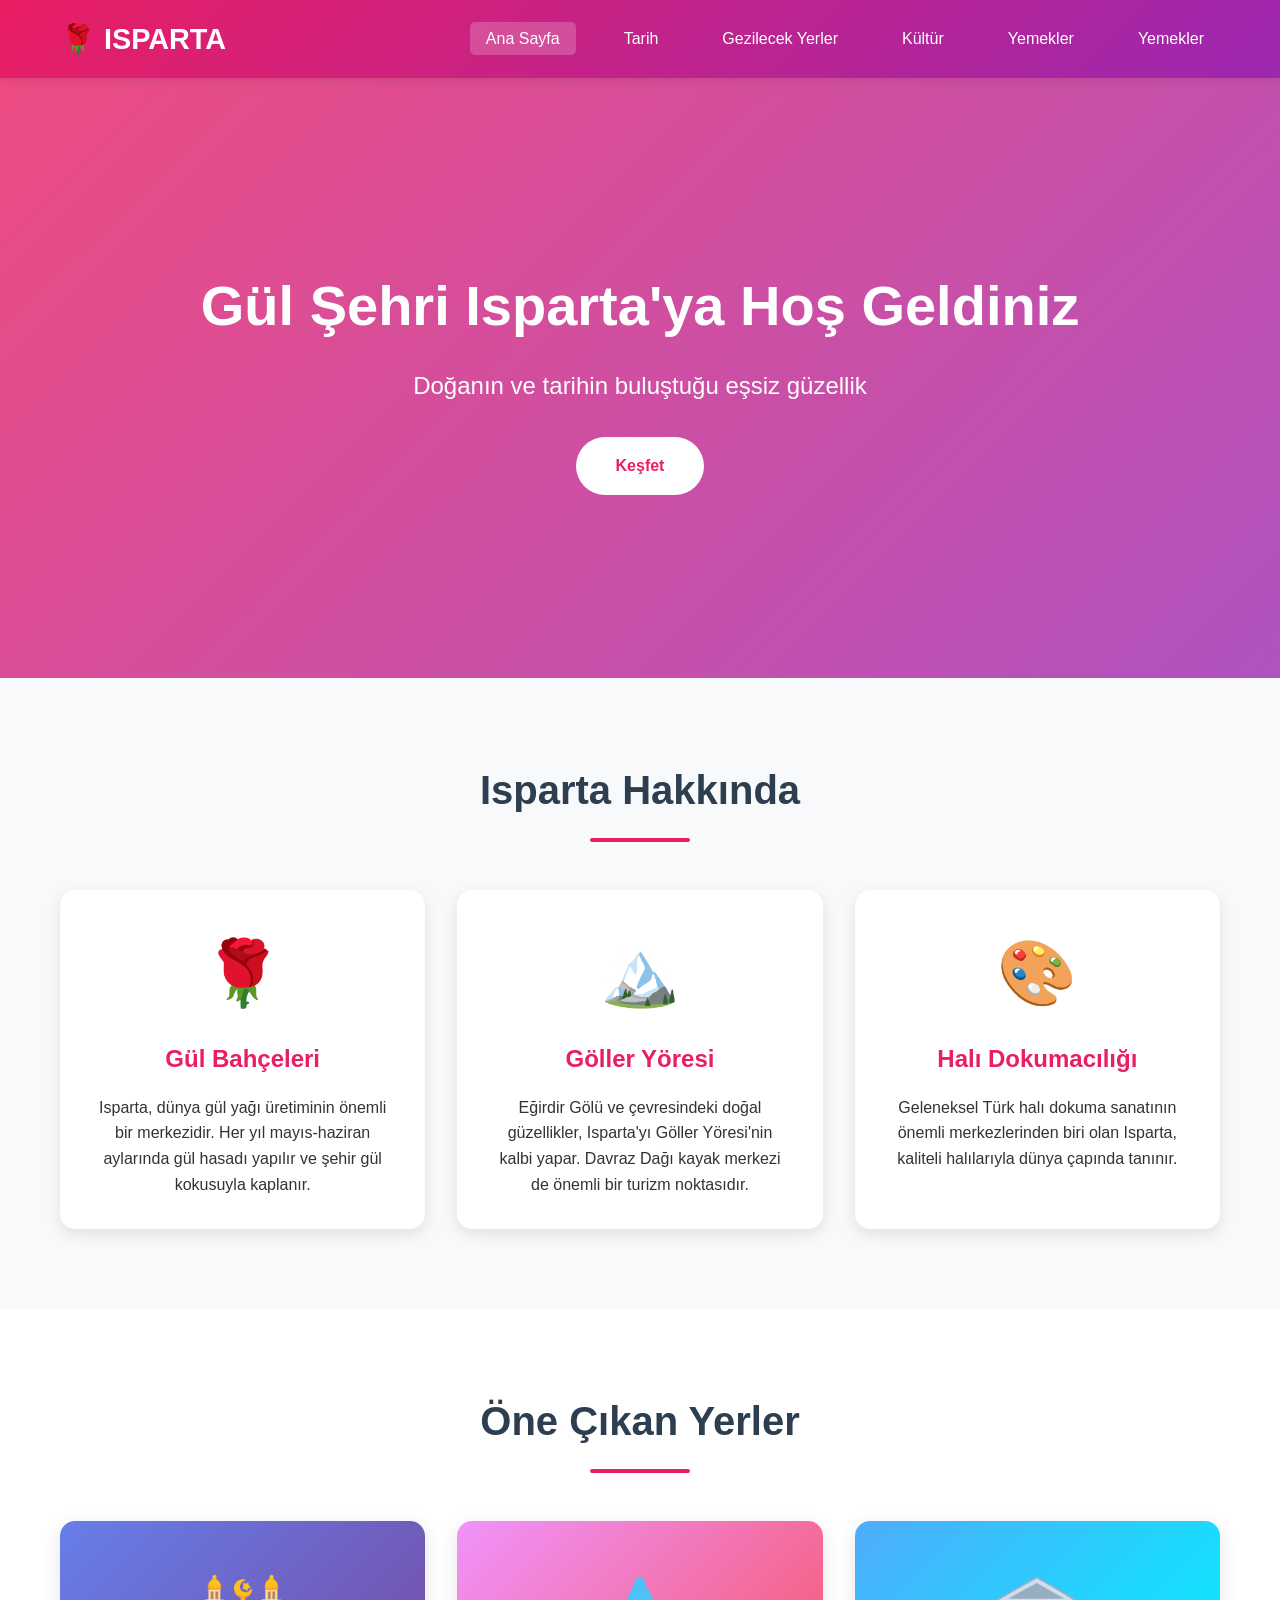
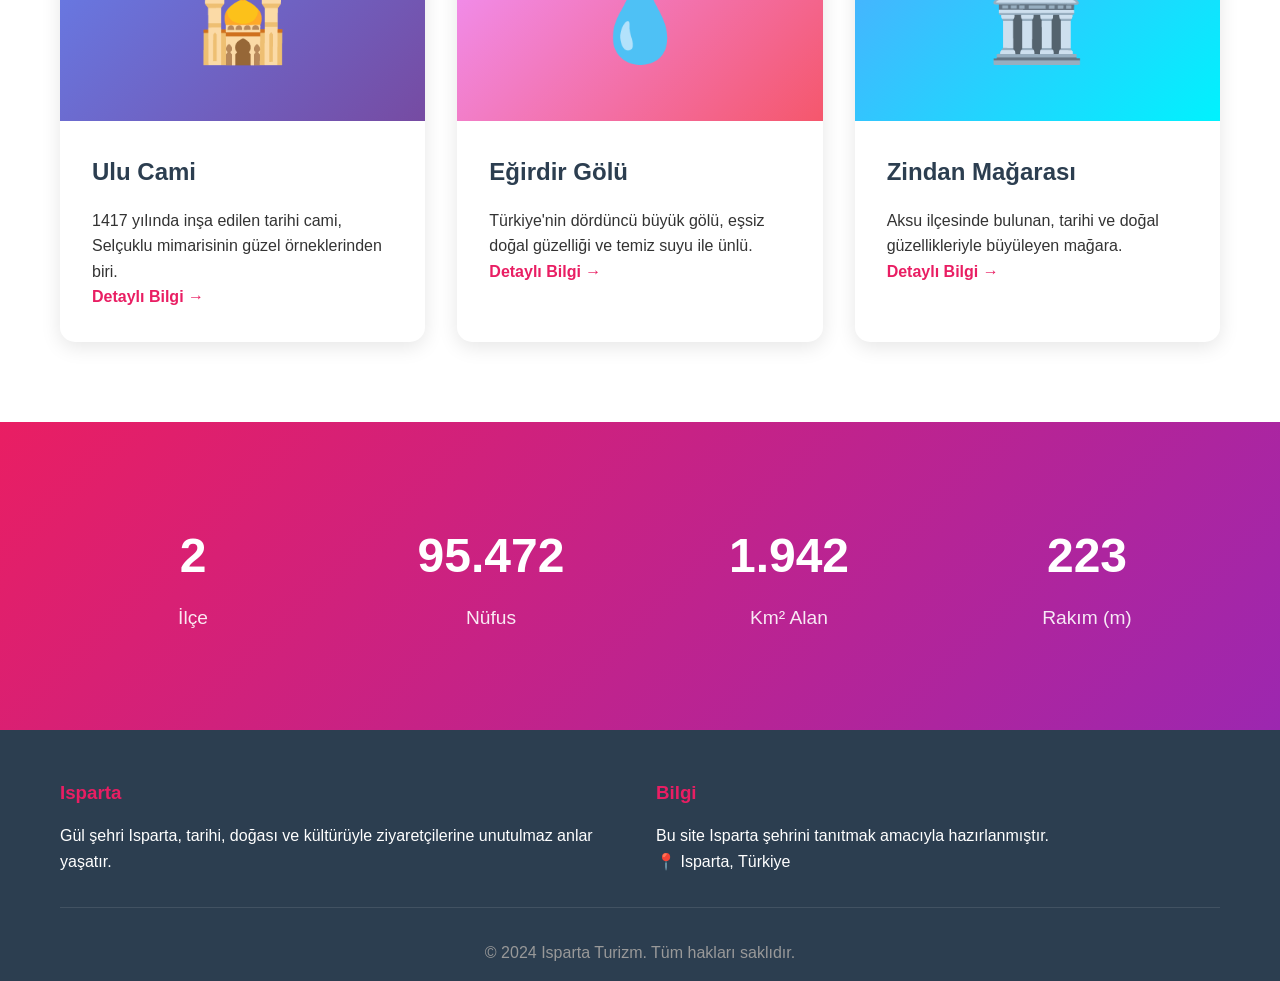
==== commit cc2584e6: "Footer'dan Hızlı Linkler kaldırıldı" ====
--- a/index.html
+++ b/index.html
@@ -140,20 +140,17 @@
                     <p>Gül şehri Isparta, tarihi, doğası ve kültürüyle ziyaretçilerine unutulmaz anlar yaşatır.</p>
                 </div>
                 <div class="footer-section">
-                    <h3>Hızlı Linkler</h3>
-                    <ul>
-                        <li><a href="index.html">Ana Sayfa</a></li>
-                        <li><a href="tarih.html">Tarih</a></li>
-                        <li><a href="gezilecek-yerler.html">Gezilecek Yerler</a></li>
-                        <li><a href="kultur.html">Kültür</a></li>
-                        <li><a href="yemekler.html">Yemekler</a></li>
-                    </ul>
-                </div>
-                <div class="footer-section">
                     <h3>Bilgi</h3>
                     <p>Bu site Isparta şehrini tanıtmak amacıyla hazırlanmıştır.</p>
                     <p>📍 Isparta, Türkiye</p>
                 </div>
             </div>
             <div class="footer-bottom">
-                <p>&copy; 2024 Isparta Turizm. Tüm haklar+                <p>&copy; 2024 Isparta Turizm. Tüm hakları saklıdır.</p>
+            </div>
+        </div>
+    </footer>
+
+    <script src="script.js"></script>
+</body>
+</html>
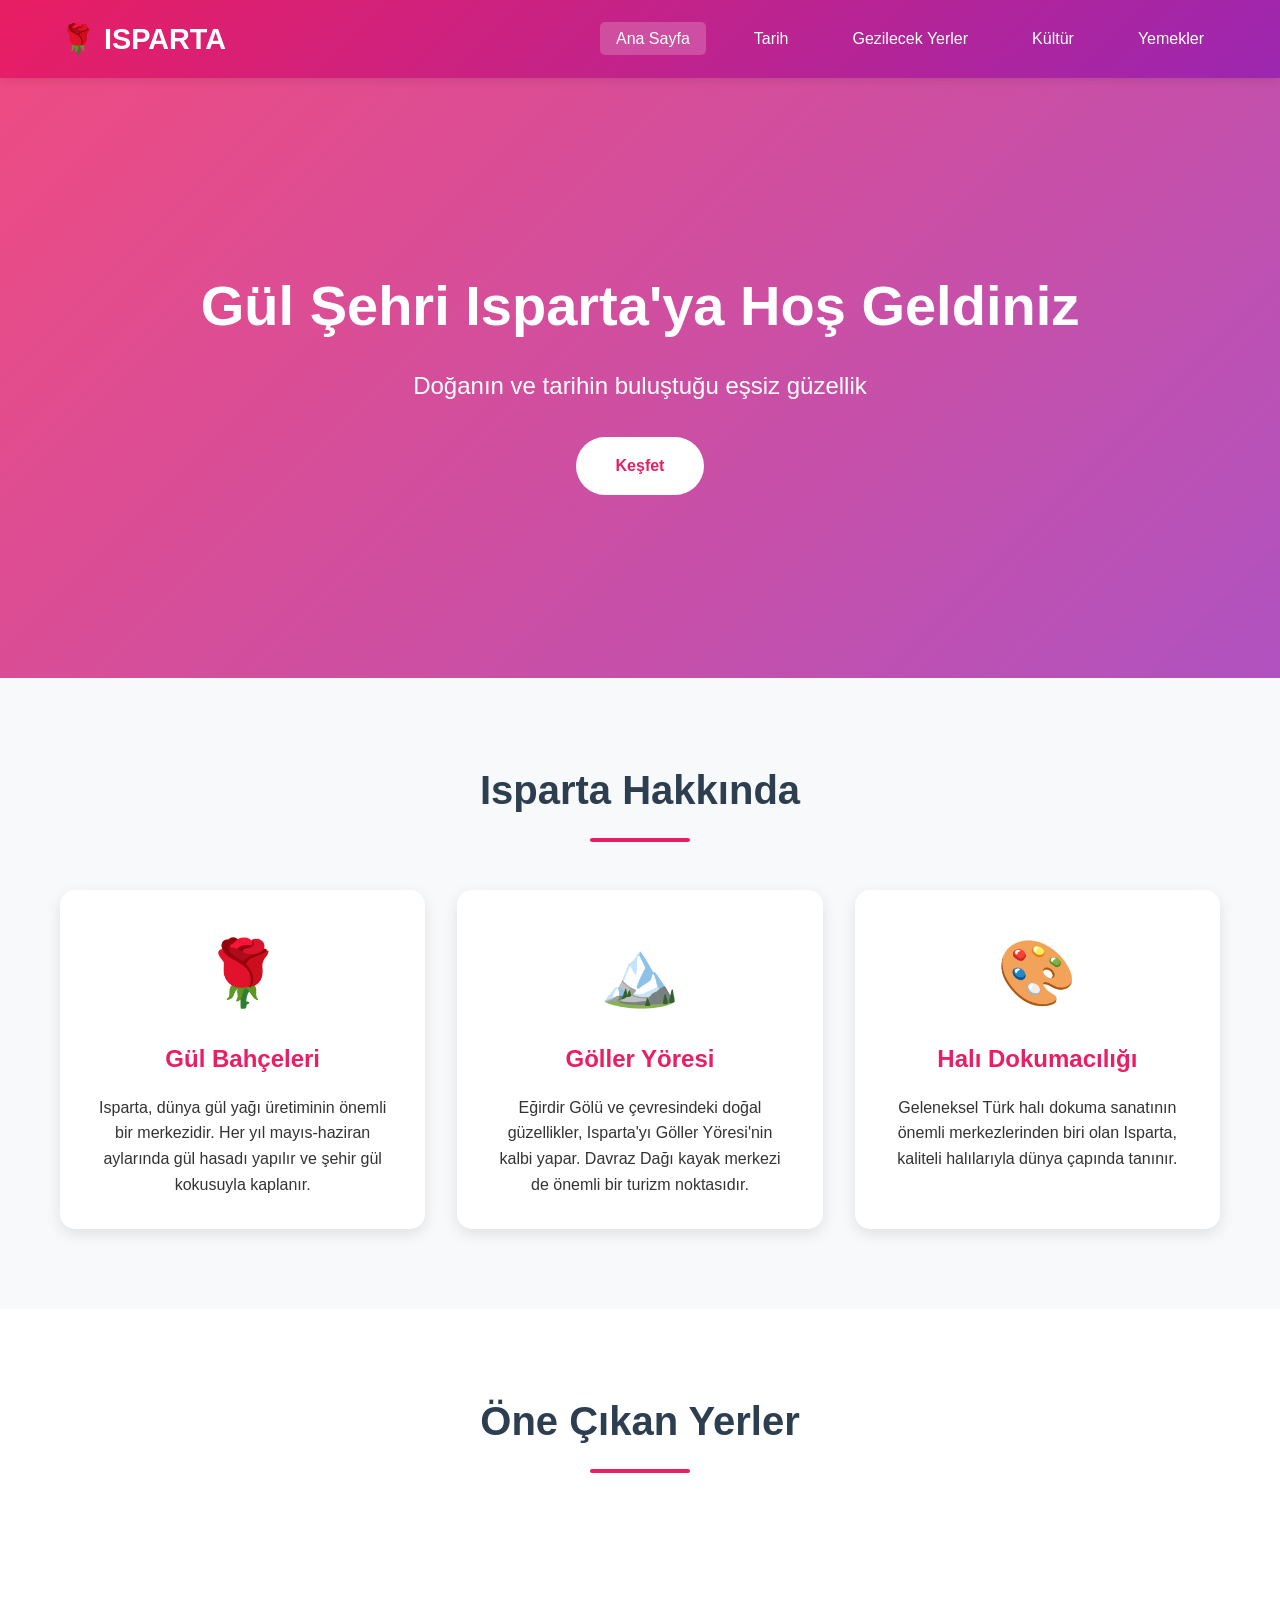
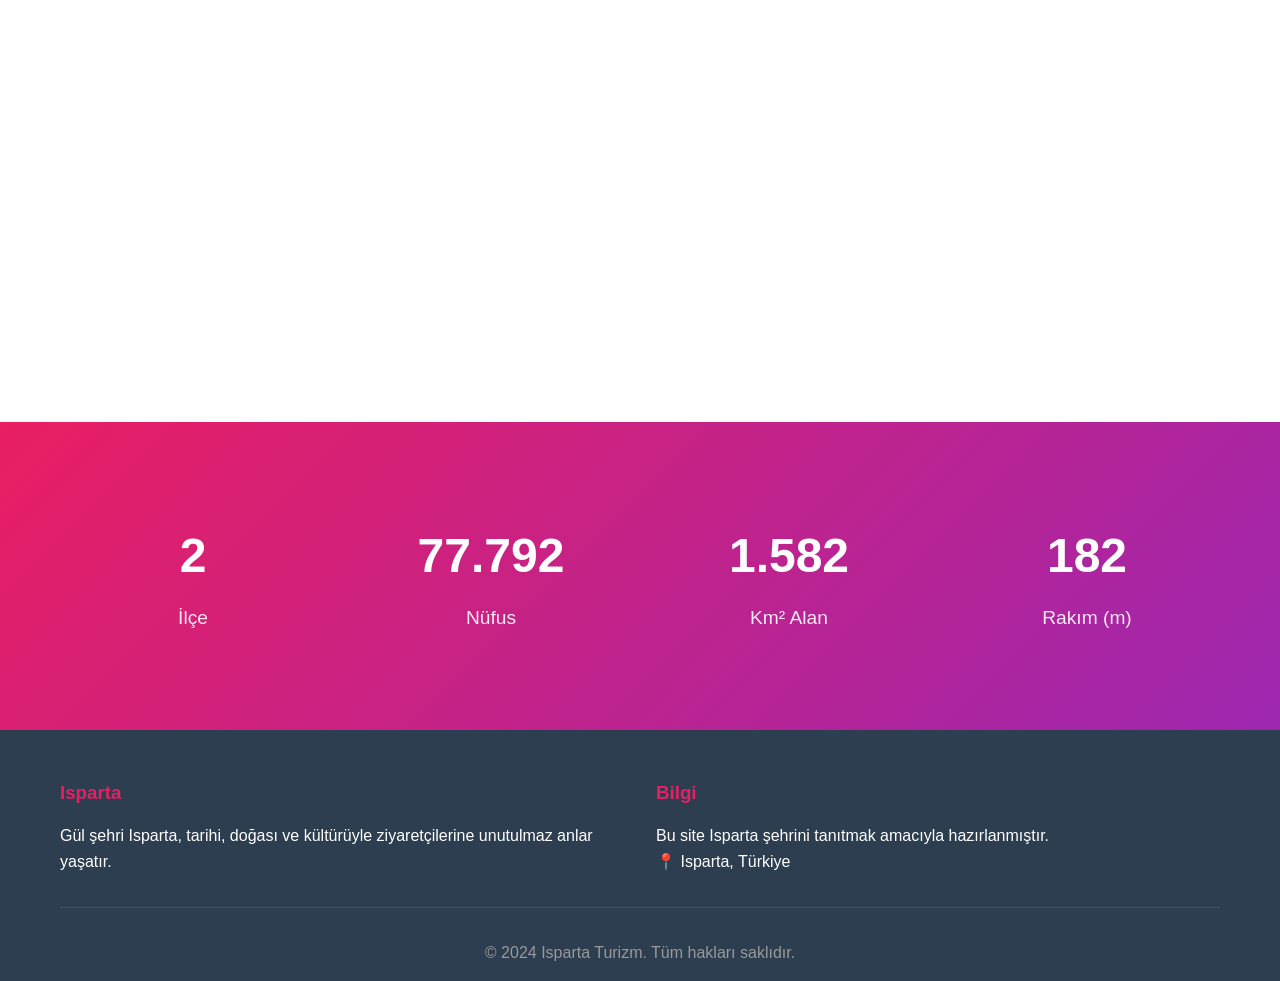
==== commit 5a577586: "Footer düzenlendi" ====
--- a/index.html
+++ b/index.html
@@ -25,7 +25,6 @@
                         <li><a href="tarih.html">Tarih</a></li>
                         <li><a href="gezilecek-yerler.html">Gezilecek Yerler</a></li>
                         <li><a href="kultur.html">Kültür</a></li>
-                        <li><a href="yemekler.html">Yemekler</a></li>
                         <li><a href="yemekler.html">Yemekler</a></li>
                     </ul>
                 </div>
